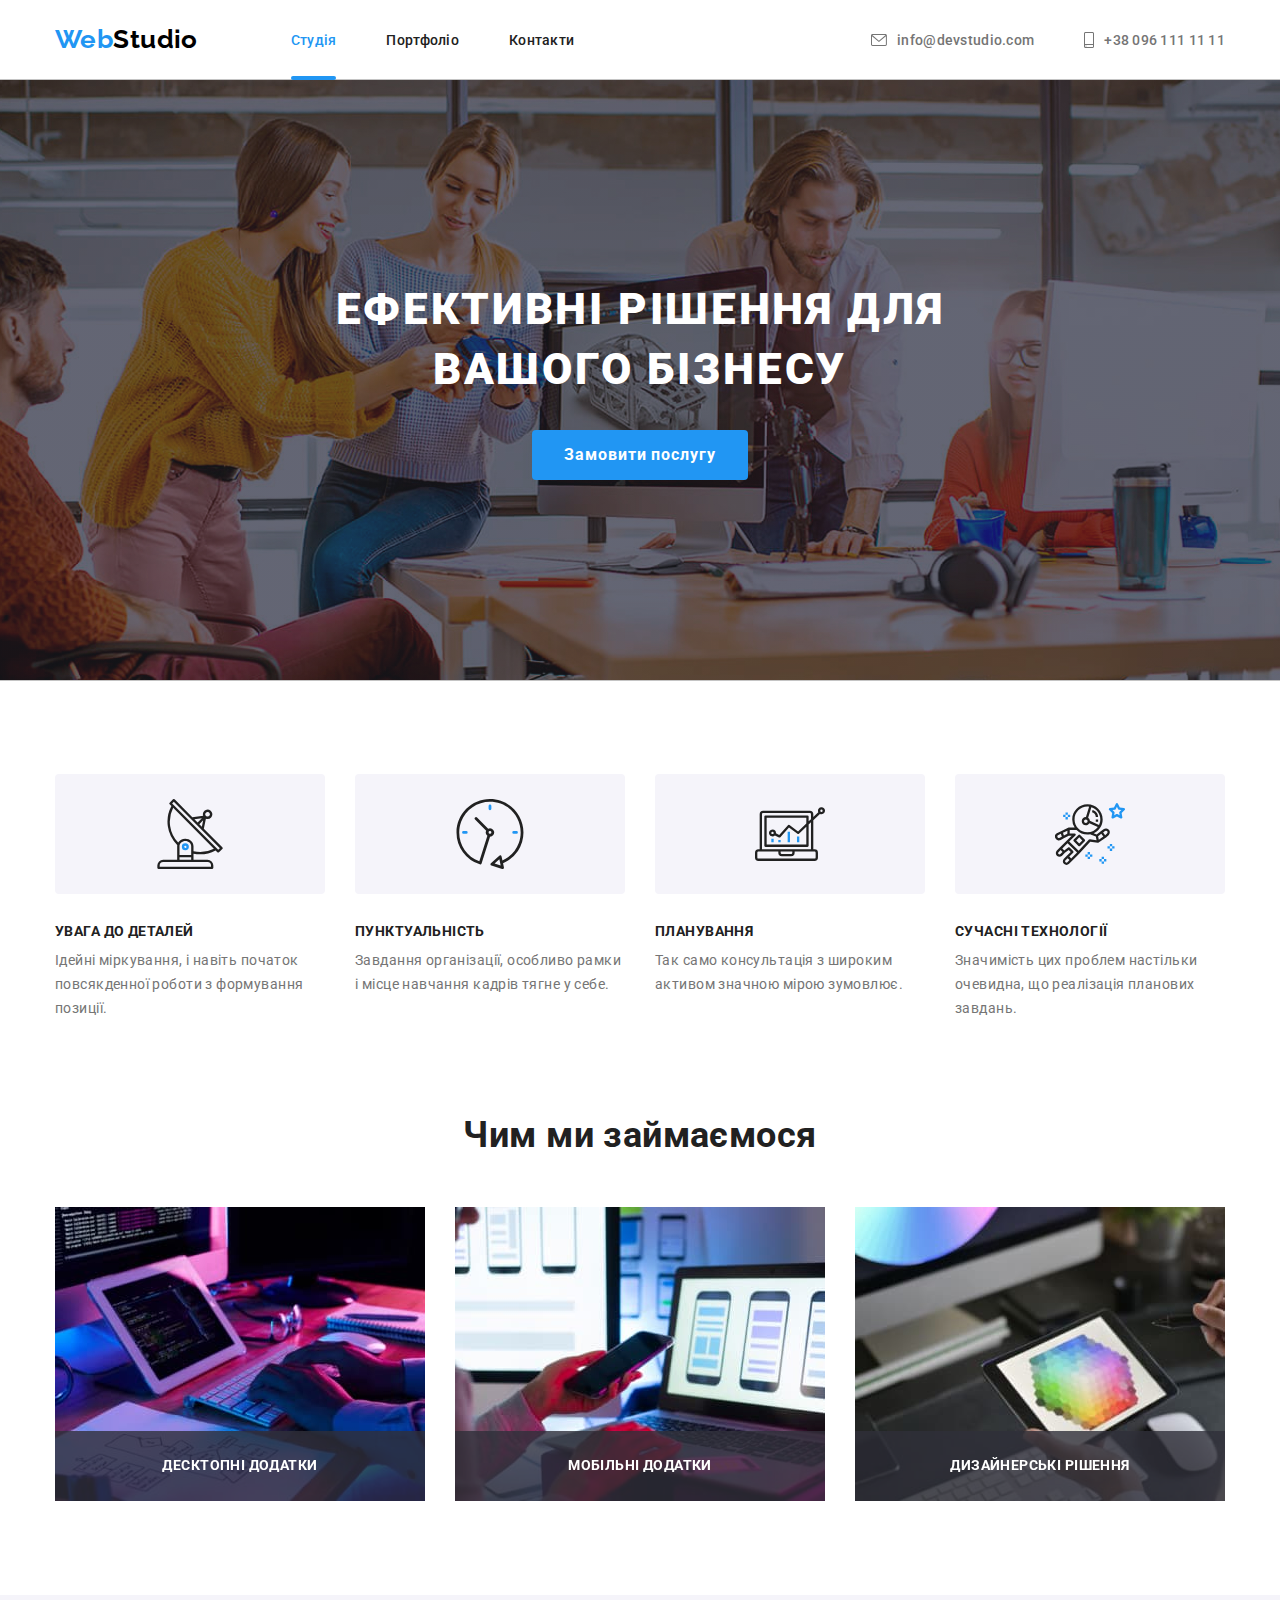
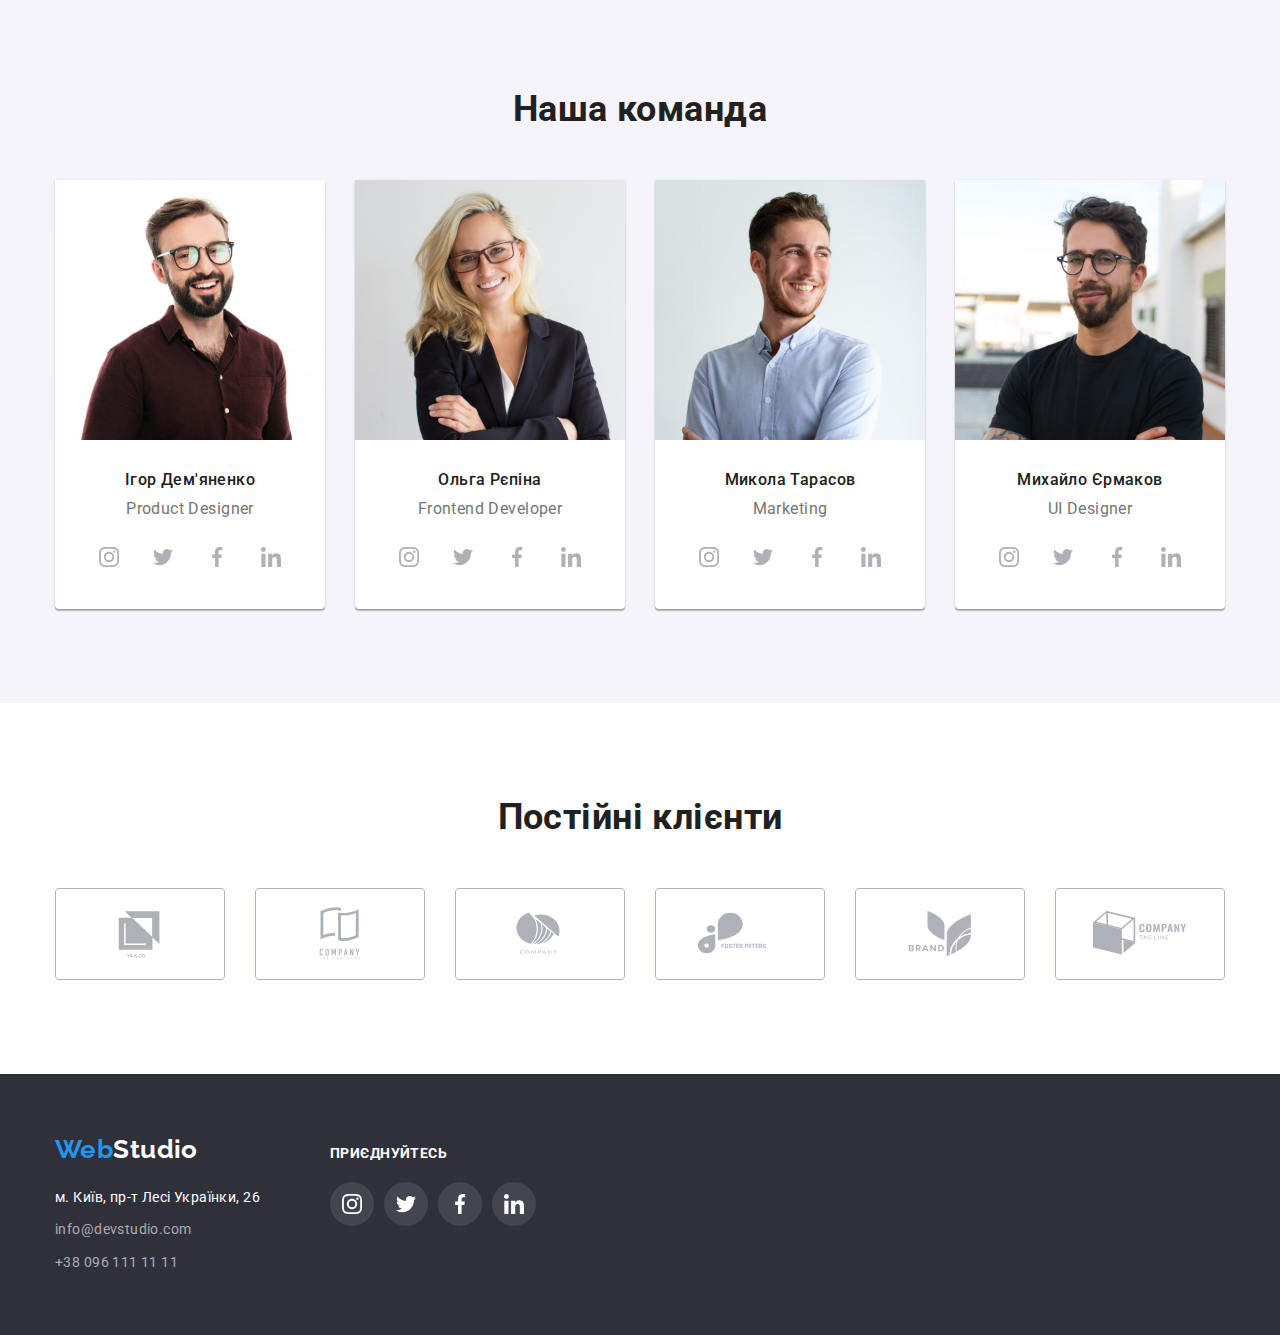
==== index.html @ cc9f0493 "створив репозиторій ДЗ 6" ====
<!DOCTYPE html>
<html lang="uk">
  <head>
    <meta charset="UTF-8" />
    <meta http-equiv="X-UA-Compatible" content="IE=edge" />
    <meta name="viewport" content="width=device-width, initial-scale=1.0" />
    <title>Document</title>

    <link rel="preconnect" href="https://fonts.googleapis.com" />
    <link rel="preconnect" href="https://fonts.gstatic.com" crossorigin />
    <link
      href="https://fonts.googleapis.com/css2?family=Raleway:wght@700&family=Roboto:wght@400;500;700;900&display=swap"
      rel="stylesheet"
    />
    <link
      rel="stylesheet"
      href="https://cdnjs.cloudflare.com/ajax/libs/modern-normalize/1.1.0/modern-normalize.min.css"
    />
    <link rel="stylesheet" href="./css/styles.css" />
  </head>
  <body>
    <!-- шапка   -->
    <header class="page-header">
      <div class="container main-nav">
        <nav class="page-nav">
          <a href="./index.html" class="logo page-logo">Web<span class="studio">Studio</span></a>
          <ul class="site-nav list">
            <li class="main-list">
              <a href="./index.html" class="link current nav-link">Студія</a>
            </li>
            <li class="main-list">
              <a href="./portfolio.html" class="link nav-link">Портфоліо</a>
            </li>
            <li class="main-list"><a href="./index.html" class="link nav-link">Контакти</a></li>
          </ul>
        </nav>
        <ul class="contact">
          <li class="main-contact">
            <a class="contact-link" href="mailto:info@devstudio.com"
              ><svg class="icon-contact" width="16px" height="12px">
                <use href="./images/symbol-defs.svg#icon-icon-envelope"></use></svg
              >info@devstudio.com</a
            >
          </li>
          <li class="main-contact">
            <a class="contact-link" href="tel:+380961111111">
              <svg class="icon-contact" width="10px" height="16px">
                <use href="./images/symbol-defs.svg#icon-icon-smartphone"></use></svg
              >+38 096 111 11 11</a
            >
          </li>
        </ul>
      </div>
    </header>
    <!-- головне  -->
    <main>
      <section class="hero overlay">
        <div class="container">
          <h1 class="hero-title">Ефективні рішення для вашого бізнесу</h1>
          <button data-modal-open type="button" class="button primary">Замовити послугу</button>
        </div>
        <div class="backdrop is-hidden" data-modal>
          <div class="modal">
            <button data-modal-close type="button" class="btn-close">
              <svg class="icon-close" width="18px" height="18px">
                <use href="./images/symbol-defs.svg#icon-close-black-18dp"></use>
              </svg>
            </button>
            <p></p>
          </div>
        </div>
      </section>
      <!-- особливості -->
      <section class="section">
        <div class="container">
          <h2 class="visually-hidden">Наші переваги</h2>
          <ul class="feature-list list">
            <li class="title-text">
              <div class="icon-background">
                <svg class="icon-feature" width="70px" height="70px">
                  <use href="./images/symbol-defs.svg#icon-icon-antenna"></use>
                </svg>
              </div>
              <h3 class="title">УВАГА ДО ДЕТАЛЕЙ</h3>
              <p class="text">
                Ідейні міркування, і навіть початок повсякденної роботи з формування позиції.
              </p>
            </li>
            <li class="title-text">
              <div class="icon-background">
                <svg class="icon-feature" width="70px" height="70px">
                  <use href="./images/symbol-defs.svg#icon-icon-clock"></use>
                </svg>
              </div>
              <h3 class="title">ПУНКТУАЛЬНІСТЬ</h3>
              <p class="text">
                Завдання організації, особливо рамки і місце навчання кадрів тягне у себе.
              </p>
            </li>
            <li class="title-text">
              <div class="icon-background">
                <svg class="icon-feature" width="70px" height="70px">
                  <use href="./images/symbol-defs.svg#icon-icon-diagram"></use>
                </svg>
              </div>
              <h3 class="title">ПЛАНУВАННЯ</h3>
              <p class="text">Так само консультація з широким активом значною мірою зумовлює.</p>
            </li>
            <li class="title-text">
              <div class="icon-background">
                <svg class="icon-feature" width="70px" height="70px">
                  <use href="./images/symbol-defs.svg#icon-icon-astronaut"></use>
                </svg>
              </div>
              <h3 class="title">СУЧАСНІ ТЕХНОЛОГІЇ</h3>
              <p class="text">
                Значимість цих проблем настільки очевидна, що реалізація планових завдань.
              </p>
            </li>
          </ul>
        </div>
      </section>

      <!-- чим ми займаємось -->
      <section class="section section-sidebar">
        <div class="container">
          <h2 class="section-title">Чим ми займаємося</h2>
          <ul class="list text-list">
            <li class="list-img">
              <div class="sidebar-position">
                <img src="./images/img.jpg" alt="HTML-розмітка всіх елементів макета" width="370" />
                <p class="sidebar-text-img">Десктопні додатки</p>
              </div>
            </li>
            <li class="list-img">
              <div class="sidebar-position">
                <img src="./images/css.jpg" alt="CSS оформлення зовнішній вигляд." width="370" />
                <p class="sidebar-text-img">Мобільні додатки</p>
              </div>
            </li>
            <li class="list-img">
              <div class="sidebar-position">
                <img src="./images/js.jpg" alt="завдаєм кольори" width="370" />
                <p class="sidebar-text-img">Дизайнерські рішення</p>
              </div>
            </li>
          </ul>
        </div>
      </section>
      <!-- наша команда -->
      <section class="section team">
        <div class="container">
          <h2 class="section-title">Наша команда</h2>
          <ul class="team-list list">
            <li class="team-text">
              <img src="./images/Product.jpg" alt="Product Designer" width="270" />
              <div class="aside">
                <h3>Ігор Дем'яненко</h3>
                <p>Product Designer</p>
                <ul class="list team-list-link">
                  <li>
                    <a class="team-link" href=""
                      ><svg class="team-svg" width="20" height="20">
                        <use href="./images/symbol-defs.svg#icon-icon-instagram"></use></svg
                    ></a>
                  </li>
                  <li>
                    <a class="team-link" href=""
                      ><svg class="team-svg" width="20" height="20">
                        <use href="./images/symbol-defs.svg#icon-icon-twitter"></use></svg
                    ></a>
                  </li>
                  <li>
                    <a class="team-link" href=""
                      ><svg class="team-svg" width="20" height="20">
                        <use href="./images/symbol-defs.svg#icon-icon-facebook"></use></svg
                    ></a>
                  </li>
                  <li>
                    <a class="team-link" href=""
                      ><svg class="team-svg" width="20" height="20">
                        <use href="./images/symbol-defs.svg#icon-icon-linkedin"></use></svg
                    ></a>
                  </li>
                </ul>
              </div>
            </li>
            <li class="team-text">
              <img src="./images/Frontend.jpg" alt="Frontend Developer" width="270" />
              <div class="aside">
                <h3>Ольга Рєпіна</h3>
                <p>Frontend Developer</p>
                <ul class="list team-list-link">
                  <li>
                    <a class="team-link" href=""
                      ><svg class="team-svg" width="20" height="20">
                        <use href="./images/symbol-defs.svg#icon-icon-instagram"></use></svg
                    ></a>
                  </li>
                  <li>
                    <a class="team-link" href=""
                      ><svg class="team-svg" width="20" height="20">
                        <use href="./images/symbol-defs.svg#icon-icon-twitter"></use></svg
                    ></a>
                  </li>
                  <li>
                    <a class="team-link" href=""
                      ><svg class="team-svg" width="20" height="20">
                        <use href="./images/symbol-defs.svg#icon-icon-facebook"></use></svg
                    ></a>
                  </li>
                  <li>
                    <a class="team-link" href=""
                      ><svg class="team-svg" width="20" height="20">
                        <use href="./images/symbol-defs.svg#icon-icon-linkedin"></use></svg
                    ></a>
                  </li>
                </ul>
              </div>
            </li>
            <li class="team-text">
              <img src="./images/Marketing.jpg" alt="Marketing" width="270" />
              <div class="aside">
                <h3>Микола Тарасов</h3>
                <p>Marketing</p>
                <ul class="list team-list-link">
                  <li>
                    <a class="team-link" href=""
                      ><svg class="team-svg" width="20" height="20">
                        <use href="./images/symbol-defs.svg#icon-icon-instagram"></use></svg
                    ></a>
                  </li>
                  <li>
                    <a class="team-link" href=""
                      ><svg class="team-svg" width="20" height="20">
                        <use href="./images/symbol-defs.svg#icon-icon-twitter"></use></svg
                    ></a>
                  </li>
                  <li>
                    <a class="team-link" href=""
                      ><svg class="team-svg" width="20" height="20">
                        <use href="./images/symbol-defs.svg#icon-icon-facebook"></use></svg
                    ></a>
                  </li>
                  <li>
                    <a class="team-link" href=""
                      ><svg class="team-svg" width="20" height="20">
                        <use href="./images/symbol-defs.svg#icon-icon-linkedin"></use></svg
                    ></a>
                  </li>
                </ul>
              </div>
            </li>
            <li class="team-text">
              <img src="./images/Designer.jpg" alt="UI Designer" width="270" />
              <div class="aside">
                <h3>Михайло Єрмаков</h3>
                <p>UI Designer</p>
                <ul class="list team-list-link">
                  <li>
                    <a class="team-link" href=""
                      ><svg class="team-svg" width="20" height="20">
                        <use href="./images/symbol-defs.svg#icon-icon-instagram"></use></svg
                    ></a>
                  </li>
                  <li>
                    <a class="team-link" href=""
                      ><svg class="team-svg" width="20" height="20">
                        <use href="./images/symbol-defs.svg#icon-icon-twitter"></use></svg
                    ></a>
                  </li>
                  <li>
                    <a class="team-link" href=""
                      ><svg class="team-svg" width="20" height="20">
                        <use href="./images/symbol-defs.svg#icon-icon-facebook"></use></svg
                    ></a>
                  </li>
                  <li>
                    <a class="team-link" href=""
                      ><svg class="team-svg" width="20" height="20">
                        <use href="./images/symbol-defs.svg#icon-icon-linkedin"></use></svg
                    ></a>
                  </li>
                </ul>
              </div>
            </li>
          </ul>
        </div>
      </section>
      <!--постійні клієнти-->
      <section class="section">
        <div class="container">
          <h2 class="section-title">Постійні клієнти</h2>
          <ul class="list svg-logo">
            <li class="svg-logo-list">
              <a class="svg-logo-link" href=""
                ><svg class="icon-svg" width="106px" height="60px">
                  <use href="./images/symbol-defs.svg#icon-icon-Logo"></use>
                </svg>
              </a>
            </li>
            <li class="svg-logo-list">
              <a class="svg-logo-link" href=""
                ><svg class="icon-svg" width="106px" height="60px">
                  <use href="./images/symbol-defs.svg#icon-icon-Logo1"></use>
                </svg>
              </a>
            </li>
            <li class="svg-logo-list">
              <a class="svg-logo-link" href=""
                ><svg class="icon-svg" width="106px" height="60px">
                  <use href="./images/symbol-defs.svg#icon-icon-Logo2"></use>
                </svg>
              </a>
            </li>
            <li class="svg-logo-list">
              <a class="svg-logo-link" href=""
                ><svg class="icon-svg" width="106px" height="60px">
                  <use href="./images/symbol-defs.svg#icon-icon-Logo3"></use>
                </svg>
              </a>
            </li>
            <li class="svg-logo-list">
              <a class="svg-logo-link" href=""
                ><svg class="icon-svg" width="106px" height="60px">
                  <use href="./images/symbol-defs.svg#icon-icon-Logo4"></use>
                </svg>
              </a>
            </li>
            <li class="svg-logo-list">
              <a class="svg-logo-link" href=""
                ><svg class="icon-svg" width="106px" height="60px">
                  <use href="./images/symbol-defs.svg#icon-icon-Logo5"></use>
                </svg>
              </a>
            </li>
          </ul>
        </div>
      </section>
    </main>
    <!-- підвал -->
    <footer class="footer">
      <div class="container footer-container">
        <div class="footer-logo-contact">
          <a href="./index.html" class="logo footer-logo"
            >Web<span class="footer-studio">Studio</span></a
          >
          <address class="footer-list">
            <ul class="list">
              <li class="footer-contact-list">
                <a
                  class="footer-link"
                  href="https://goo.gl/maps/CPtrU1FHBa2aNyZL9"
                  target="_blank"
                  rel="noopener noreferrer nofollow"
                  >м. Київ, пр-т Лесі Українки, 26</a
                >
              </li>
              <li class="footer-contact-list">
                <a class="footer-contact" href="mailto:info@devstudio.com">info@devstudio.com</a>
              </li>
              <li class="footer-contact-list">
                <a class="footer-contact" href="telto:+380961111111">+38 096 111 11 11</a>
              </li>
            </ul>
          </address>
        </div>
        <div class="social">
          <p class="title-svg">приєднуйтесь</p>
          <ul class="list footer-list-link">
            <li class="list-svg">
              <a class="footer-link-svg" href=""
                ><svg class="footer-svg" width="20" height="20">
                  <use href="./images/symbol-defs.svg#icon-icon-instagram"></use></svg
              ></a>
            </li>
            <li class="list-svg">
              <a class="footer-link-svg" href=""
                ><svg class="footer-svg" width="20" height="20">
                  <use href="./images/symbol-defs.svg#icon-icon-twitter"></use></svg
              ></a>
            </li>
            <li class="list-svg">
              <a class="footer-link-svg" href=""
                ><svg class="footer-svg" width="20" height="20">
                  <use href="./images/symbol-defs.svg#icon-icon-facebook"></use></svg
              ></a>
            </li>
            <li class="list-svg">
              <a class="footer-link-svg" href=""
                ><svg class="footer-svg" width="20" height="20">
                  <use href="./images/symbol-defs.svg#icon-icon-linkedin"></use></svg
              ></a>
            </li>
          </ul>
        </div>
      </div>
    </footer>
    <script src="./java-script/modal.js"></script>
  </body>
</html>
---- css/styles.css ----
:root {
        --primari-text-color: #212121;
        --title-text-color: #757575;
        --team-text--background: #ffffff;
        --accent-color: #2196f3;
        --primary-bg-color: #ffffff;
        --studio: #000000;
        --background: #f5f4fa;
        --contact: rgb(255, 255, 255, 0.6);
        --heder-footer: #2f303a;
        --border--headr: #ececec;
        --buttun: #188ce8;
        --border--icon: #eeeeee;
        --link-f-in-twit: #afb1b8;
        --outline--background-color: #c4c4c4;}
    *,
    *::before,
    *::after {
    box-sizing: border-box;}
    
body {
    background-color: var(--primary-bg-color);
    color: var(--primari-text-color);
    font-family: Roboto, sans-serif;
    font-size: 14px;
    letter-spacing: 0.03em;}
h1,
h2,
h3,
p {
    margin: 0;}
ul {
    margin: 0;
    padding-left: 0;}
img {
    display: block;
    max-width: 100%;
    height: auto;}
address {
    font-style: normal;}
    
.container {
    margin: 0 auto;
    max-width: 1200px;
    padding: 0 15px}

.page-header {
    height: 80px;
    border-bottom: 1px solid var(--border--headr);}
.page-nav,
.main-nav {
    display: flex;
    align-items: center;}

.main-list:not(:last-child) {
    margin-right: 50px;}
.main-contact {
    align-items: center;
    font-style: normal;
    font-weight: 500;
    font-size: 14px;
    line-height: 16px;
    letter-spacing: 0.02em;}
.main-contact:not(:last-child) {
    margin-right: 50px;}
.page-logo {
    margin-right: 93px;
    padding-top: 23px;
    padding-bottom: 23px;}
.logo {
    color: var(--accent-color);
    text-decoration: none;
    font-family: 'Raleway', sans-serif;
    font-weight: 700;
    font-size: 26px;
    line-height: 1.2;}
.studio {
    color: var(--studio);
    margin: 0;}

.nav-link {
    position: relative;
    font-weight: 500;
    line-height: 1.14;
    letter-spacing: 0.02em;
    padding: 32px 0;
    transition: color 250ms cubic-bezier(0.4, 0, 0.2, 1);}

.nav-link.current::after {
    position: absolute;
    content: '';
    left: 0;
    bottom: 0;
    display: block;
    width: 100%;
    height: 4px;
    background-color: var(--accent-color);
    border-radius: 2px;
    transform: scaleX(1);}

.nav-link:hover::after,
.nav-link:focus::after {
    transform: scaleX(1);}
.site-nav {
    display: flex;
    font-family: 'Roboto';
    font-style: normal;
    font-weight: 500;
    font-size: 14px;
    line-height: 16px;
    letter-spacing: 0.02em;}

.link:hover,
.link:focus {
    color: var(--accent-color);}
.link {
    color: inherit;
    text-decoration: none;}
.link.current {
    color: var(--accent-color);}
.contact {
    display: flex;
    margin-left: auto;
    list-style: none;
}
.contact.list {
    font-weight: 500;
    line-height: 1.14;
    margin-left: auto;
    letter-spacing: 0.02em;}
.list{
    list-style: none;
    margin: 0;
    padding-left: 0;}
.list-img {
    max-width: 1200px;
    height: auto;}
.list-img:not(:last-child) {
    margin-right: 30px;}
.contact-link {
    color: var(--title-text-color);
    text-decoration: none;
    padding: 32px 0;
    display: flex;
    align-items: center;
    transition: color 250ms cubic-bezier(0.4, 0, 0.2, 1);}
.contact-link .icon-contact {
    margin-right: 10px;
    fill: currentColor;}
.contact.list {
    font-weight: 500;
    line-height: 1.14;
    letter-spacing: 0.02em;}

.contact-link:hover,
.contact-link:focus {
    color: var(--accent-color);}
.hero {
    padding-top: 200px;
    padding-bottom: 200px;
    background-color: var(--outline--background-color);}
.hero, .footer {
    background-color: var(--heder-footer);}
.footer{
    padding-top: 60px;
    padding-bottom: 60px;
    background-color: var(--heder-footer);}
.footer-container {
    display: flex;
    align-items: baseline;}
.hero-title {
    color: var(--primary-bg-color);
    font-family: 'Roboto';
    font-weight: 900;
    font-size: 44px;
    line-height: 1.36;
    text-align: center;
    letter-spacing: 0.06em;
    text-transform: uppercase;
    width: 696px;
    margin: 0 auto;
    margin-bottom: 30px;}
.section.portfolio {
    padding: 94px 0;}
.visually-hidden {
    position: absolute;
    width: 1px;
    height: 1px;
    margin: -1px;
    border: 0;
    padding: 0;
    white-space: nowrap;
    clip-path: inset(100%);
    clip: rect(0 0 0 0);
    overflow: hidden;}
.button {
    font-family: 'Roboto';
    cursor: pointer;
    border: 1px solid transparent;
    display: block;
    font-size: 16px;
    text-align: center;
    font-weight: 500;
    margin: 0 auto;
    box-sizing: border-box;}
.button.secodary {
    color: var(--primari-text-color);
    background-color: var(--background);
    padding: 6px 22px;
    line-height: 1.6;
    letter-spacing: 0.03em;
    border-radius: 4px;
    border: none;
    transition: background-color 250ms cubic-bezier(0.4, 0, 0.2, 1),
            color 250ms cubic-bezier(0.4, 0, 0.2, 1), box-shadow 250ms cubic-bezier(0.4, 0, 0.2, 1);}
.button-secodary {
    display: flex;
    justify-content: center;
    margin-bottom: 50px;}
.button.btn {
    padding: 6px 25px;}
.button.secodary:hover,
.button.secodary:focus {
    color: var(--primary-bg-color);
    background-color: var(--accent-color);
    box-shadow: 0px 3px 1px rgba(0, 0, 0, 0.1), 0px 1px 2px rgba(0, 0, 0, 0.08),
    0px 2px 2px rgba(0, 0, 0, 0.12);}
.btn-secodary:not(:last-child) {
    margin:0 8px 0 0;}
.button.primary:hover,
.button.primary:focus {
    background: var(--buttun);
    box-shadow: 0 4px 4px rgb(0, 0, 0, 0.15);}
.button.btn {
    padding: 6px 25px;}
.button.primary {
    color: var(--primary-bg-color);
    background-color: var(--accent-color);
    min-width: 216px;
    padding: 10px 32px;
    font-weight: 700;
    line-height: 1.88;
    display: flex;
    border-radius: 4px;
    text-align: center;
    align-items: center;
    letter-spacing: 0.06em;
    border: none;
    justify-content: center;
    transition: background-color 250ms cubic-bezier(0.4, 0, 0.2, 1),
    box-shadow 250ms cubic-bezier(0.4, 0, 0.2, 1);}
.feature-list {
    display: flex;}
.feature-list .text {
    color: var(--title-text-color);
    line-height: 1.7;}
.feature-list .title {
    font-size: 14px;
    font-weight: 700;
    line-height: 1.1;
    text-transform: uppercase;
    margin-bottom: 10px;}
.title-text {
    max-width: 270px;
}
.title-text:not(:last-child) {
    margin-right: 30px;}
.text-list {
    display: flex;}
.section {
    padding-top: 94px;
    padding-bottom: 94px;}
.section-sidebar {
    padding-top: 0;}
.section-title {
    color: var(--primari-text-color);
    font-weight: 700;
    font-size: 36px;
    line-height: 1.16;
    text-align: center;
    margin-bottom: 50px;}
.menu-team {
    padding-bottom: 94px;}
.team {
    background-color: var(--background);}
.team-text {
    background-color: var(--primary-bg-color);
    max-width: 270px;
    display: block;
    box-shadow: 0px 1px 3px rgba(0, 0, 0, 0.12), 0px 1px 1px rgba(0, 0, 0, 0.14),
    0px 2px 1px rgba(0, 0, 0, 0.2);
    border-radius: 0px 0px 4px 4px;}
.team-text:not(:last-child) {
    margin-right: 30px;}
.team-list {
    display: flex;}
.team-list h3 {
    font-family: 'Roboto';
    font-weight: 500;
    font-size: 16px;
    line-height: 1.2;
    margin-bottom: 10px;}
.team-list p {
    color: var(--title-text-color);
    font-size: 16px;
    line-height: 1.2;
    margin-bottom: 16px;}
.aside {
    padding: 30px;
    text-align: center;}
.footer-list {
    font-style: normal;
    margin-top: 20px;}
.team-list-link {
    display: flex;
    justify-content: center;
    gap: 10px;}
.team-link {
    display: flex;
    align-items: center;
    justify-content: center;
    width: 44px;
    height: 44px;
    border-radius: 50%;
    color: var(--link-f-in-twit);
    transition: background-color 250ms cubic-bezier(0.4, 0, 0.2, 1),
    color 250ms cubic-bezier(0.4, 0, 0.2, 1);}
.team-link:hover,
.team-link:focus {
    color: var(--team-text--background);
    background-color: var(--accent-color);}
.footer-link,
.footer-studio {
    color: var(--primary-bg-color);
    text-decoration: none;
    transition: color 250ms cubic-bezier(0.4, 0, 0.2, 1)}
.footer-contact {
    color: var(--contact);
    text-decoration: none;
    transition: color 250ms cubic-bezier(0.4, 0, 0.2, 1)}
.footer-logo-contact {
    margin-right: 70px;}
.footer .list {
    line-height: 1.7;}
.footer-list-link {
    display: flex;}

.footer-link:hover,
.footer-link:focus {
    color: var(--accent-color);}

.footer-contact-list:not(:last-child) {
    margin-bottom: 9px;}
.footer-contact {
    color: var(--contact);
    text-decoration: none;}
.footer-contact:hover,
.footer-contact:focus {
    color: var(--accent-color);}
.sidebar {
    display: flex;
    flex-wrap: wrap;}
.sidebar a {
    color: var(--primari-text-color);
    text-decoration: none;}
.sidebar h2 {
    font-weight: 700;
    font-size: 18px;
    line-height: 2;
    letter-spacing: 0.06em;}
.sidebar p {
    color: var(--title-text-color);
    font-size: 16px;
    line-height: 1.9;
    font-family: 'Roboto';
    font-style: normal;
    font-weight: 400;
    line-height: 30px;
    letter-spacing: 0.03em;}
.sidebar-list {
    width: calc((100% - 60px) / 3);
    margin-right: 30px;
    margin-bottom: 30px;}
.sidebar-list:nth-child(3n) {
    margin-right: 0;}
.sidebar-list:nth-last-child(-n + 3) {
    margin-bottom: 0;}
.sidebar-text {
    padding: 20px 24px;
    border-right: 1px solid var(--border--icon);
    border-left: 1px solid var(--border--icon);
    border-bottom: 1px solid var(--border--icon);}
.sidebar-text h2 {
    margin-bottom: 4px;
    font-family: 'Roboto';
    font-style: normal;
    font-weight: 700;
    font-size: 18px;
    line-height: 36px;
    letter-spacing: 0.06em;}


/* ===SVG===*/

.overlay {
    max-width: 1600px;
    height: 600px;
    margin-left: auto;
    margin-right: auto;
    outline: 1px solid var(--outline--background-color);
    background-image: linear-gradient(to right, rgba(47, 48, 58, 0.4), rgba(47, 48, 58, 0.4)),
        url('../images/hero.jpg');
    background-repeat: no-repeat;
    background-position: center;
    background-size: cover;
}
.icon-background {
    display: inline-flex;
    width: 270px;
    height: 120px;
    border-radius: 4px;
    background-color: var(--background);
    margin-bottom: 30px;
    align-items: center;
    justify-content: center;
    background-position: center;}

.icon-feature {
    background-repeat: no-repeat;
    background-size: contain;}

.team-svg {
    fill: currentColor;}
.svg-logo {
    display: flex;}
.svg-logo-list:not(:last-child) {
    width: calc((100% - 150px) / 6);
    margin-right: 30px;}

.svg-logo-link {
    display: flex;
    align-items: center;
    justify-content: center;
    width: 170px;
    height: 92px;
    border: 1px solid var(--link-f-in-twit);
    border-radius: 4px;
    color: var(--link-f-in-twit);
    transition: color 250ms cubic-bezier(0.4, 0, 0.2, 1), border 250ms cubic-bezier(0.4, 0, 0.2, 1);}

.icon-svg {
    fill: currentColor;}

.svg-logo-link:hover,
.svg-logo-link:focus {
    color: var(--accent-color);
    border: 1px solid var(--accent-color);}

.title-svg {
    font-weight: 700;
    font-size: 14px;
    line-height: 1.14;
    letter-spacing: 0.03em;
    text-transform: uppercase;
    margin-bottom: 20px;
    color: var(--primary-bg-color);}

.list-svg:not(:last-child) {
    margin-right: 10px;}

.footer-link-svg {
    display: flex;
    align-items: center;
    justify-content: center;
    width: 44px;
    height: 44px;
    border-radius: 50%;
    color: var(--primary-bg-color);
    background-color: rgba(255, 255, 255, 0.1);
    transition: background-color 250ms cubic-bezier(0.4, 0, 0.2, 1);}

.footer-link-svg:hover,
.footer-link-svg:focus {
    background-color: var(--accent-color);}
.footer-cont-list {
    margin-top: 20px;}

.footer-svg {
    fill: currentColor;}

.portfolio-link {
    color: var(--primari-text-color);
    text-decoration: none;
    transition: transform 250ms cubic-bezier(0.4, 0, 0.2, 1);}
.portfolio-link:hover,
.portfolio-link:focus {
    display: block;
    box-shadow: 0px 1px 1px rgba(0, 0, 0, 0.12), 0px 4px 4px rgba(0, 0, 0, 0.06),
    1px 4px 6px rgba(0, 0, 0, 0.16);}


/* =====модальне вікно===== */

.sidebar-position {
    position: relative;}

.sidebar-text-img {
    font-weight: 700;
    line-height: 1.14;
    display: flex;
    position: absolute;
    width: 100%;
    height: 70px;
    bottom: 0;
    justify-content: center;
    align-items: center;
    text-transform: uppercase;
    color: var(--team-text--background);
    background: rgba(47, 48, 58, 0.8);}

.portfolio-overlay .portfolio-actions {
    font-size: 18px;
    line-height: 1.56;
    padding: 63px 24px;
    color: #ffffff;}

.portfolio-thumb {
    position: relative;
    overflow: hidden;}

.portfolio-overlay {
    display: inline-block;
    position: absolute;
    content: '';
    top: 0;
    left: 0;
    width: 100%;
    height: 100%;
    background-color: rgba(33, 150, 243, 0.9);
    transform: translateY(100%);
    transition: transform 250ms cubic-bezier(0.4, 0, 0.2, 1);}

.portfolio-link:hover .portfolio-overlay,
.portfolio-link:focus .portfolio-overlay {
    transform: translateY(0);}

.modal {
    position: absolute;
    top: 50%;
    left: 50%;
    transform: translate(-50%, -50%);
    min-width: 528px;
    min-height: 581px;
    padding: 15px;
    background-color: var(--primary-bg-color);
    box-shadow: 0px 1px 3px rgba(0, 0, 0, 0.12), 0px 1px 1px rgba(0, 0, 0, 0.14),
        0px 2px 1px rgba(0, 0, 0, 0.2);
    border-radius: 4px;}

.backdrop {
    position: fixed;
    overflow: visible;
    top: 0;
    left: 0;
    width: 100%;
    height: 100%;
    background: rgba(0, 0, 0, 0.2);
    transition: opacity 250ms cubic-bezier(0.4, 0, 0.2, 1)}

.backdrop.is-hidden {
    opacity: 0;
    pointer-events: none;}

.btn-close {
    position: absolute;
    display: flex;
    top: 8px;
    right: 8px;
    width: 30px;
    height: 30px;
    border-radius: 50%;
    align-items: center;
    justify-content: center;
    color: var(--studio);
    background: var(--primary-bg-color);
    border: 1px solid rgba(0, 0, 0, 0.1);}

.icon-close {
    fill: currentColor;}
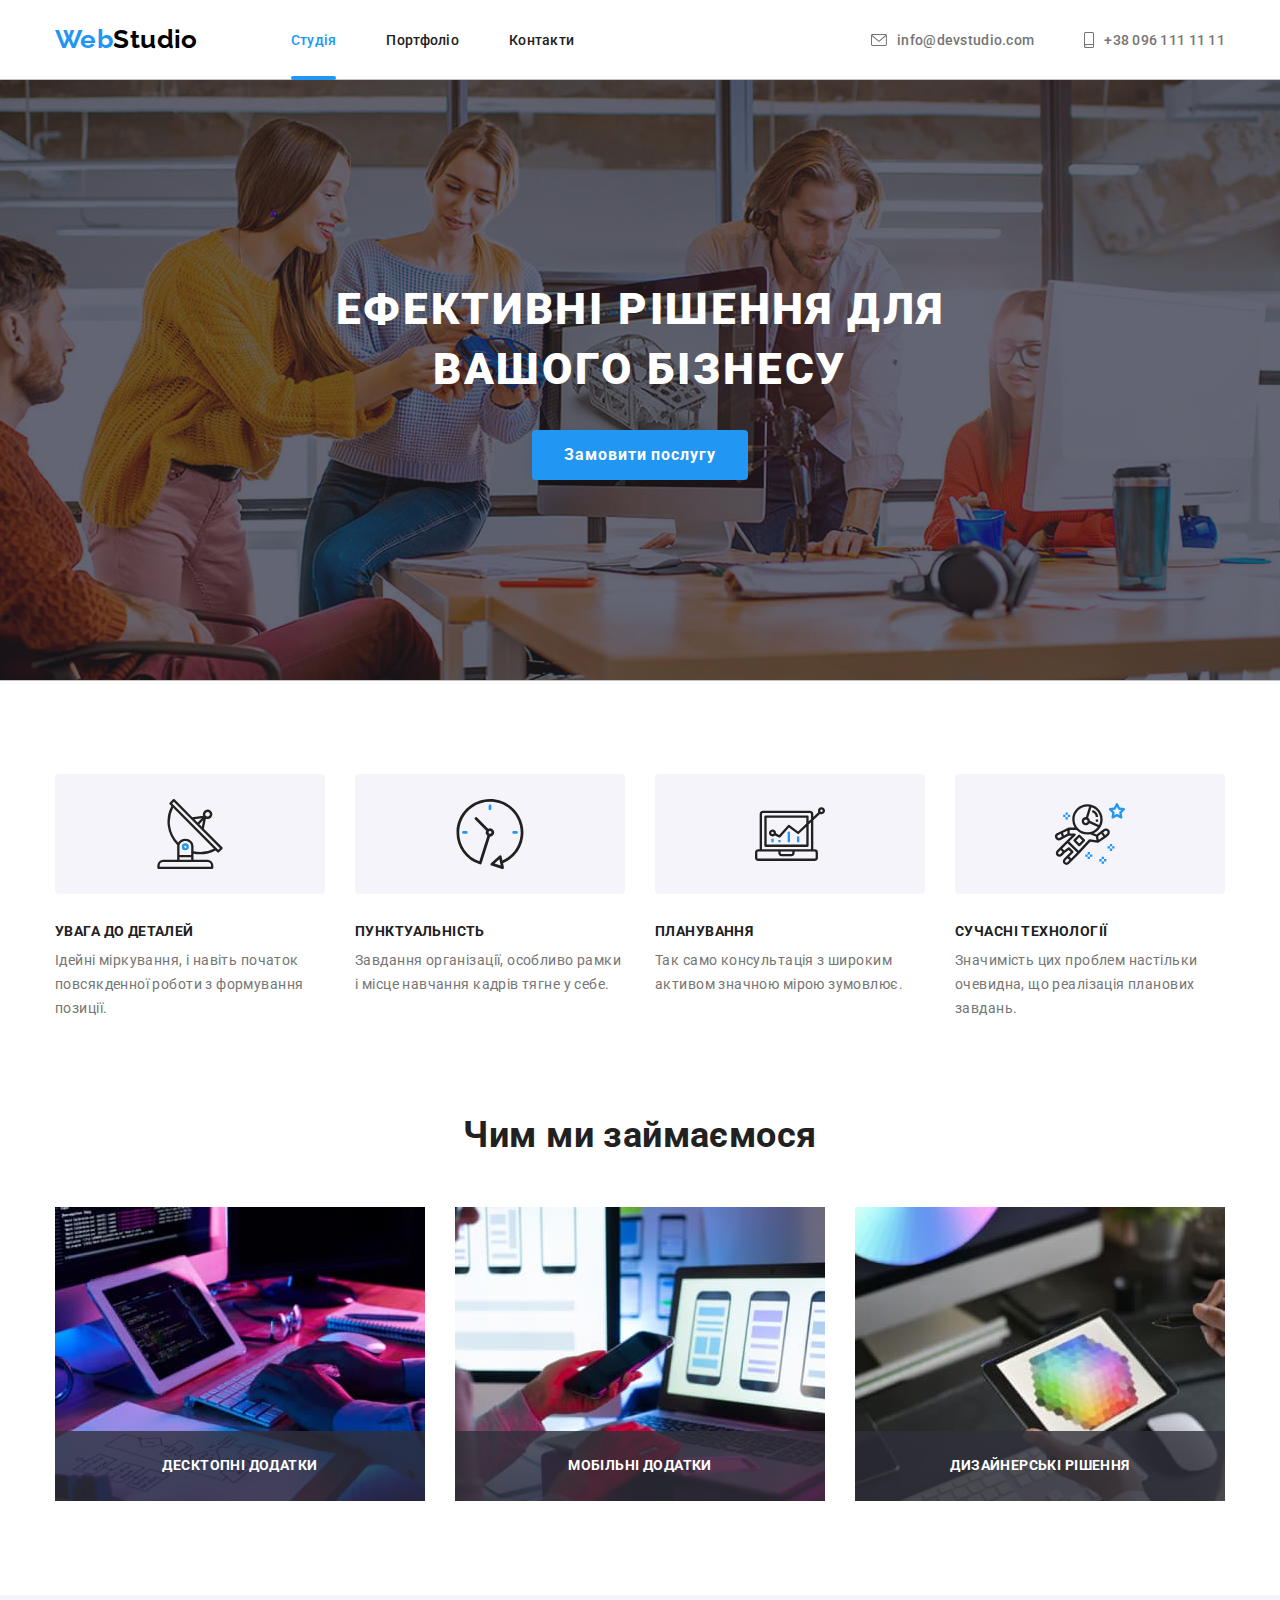
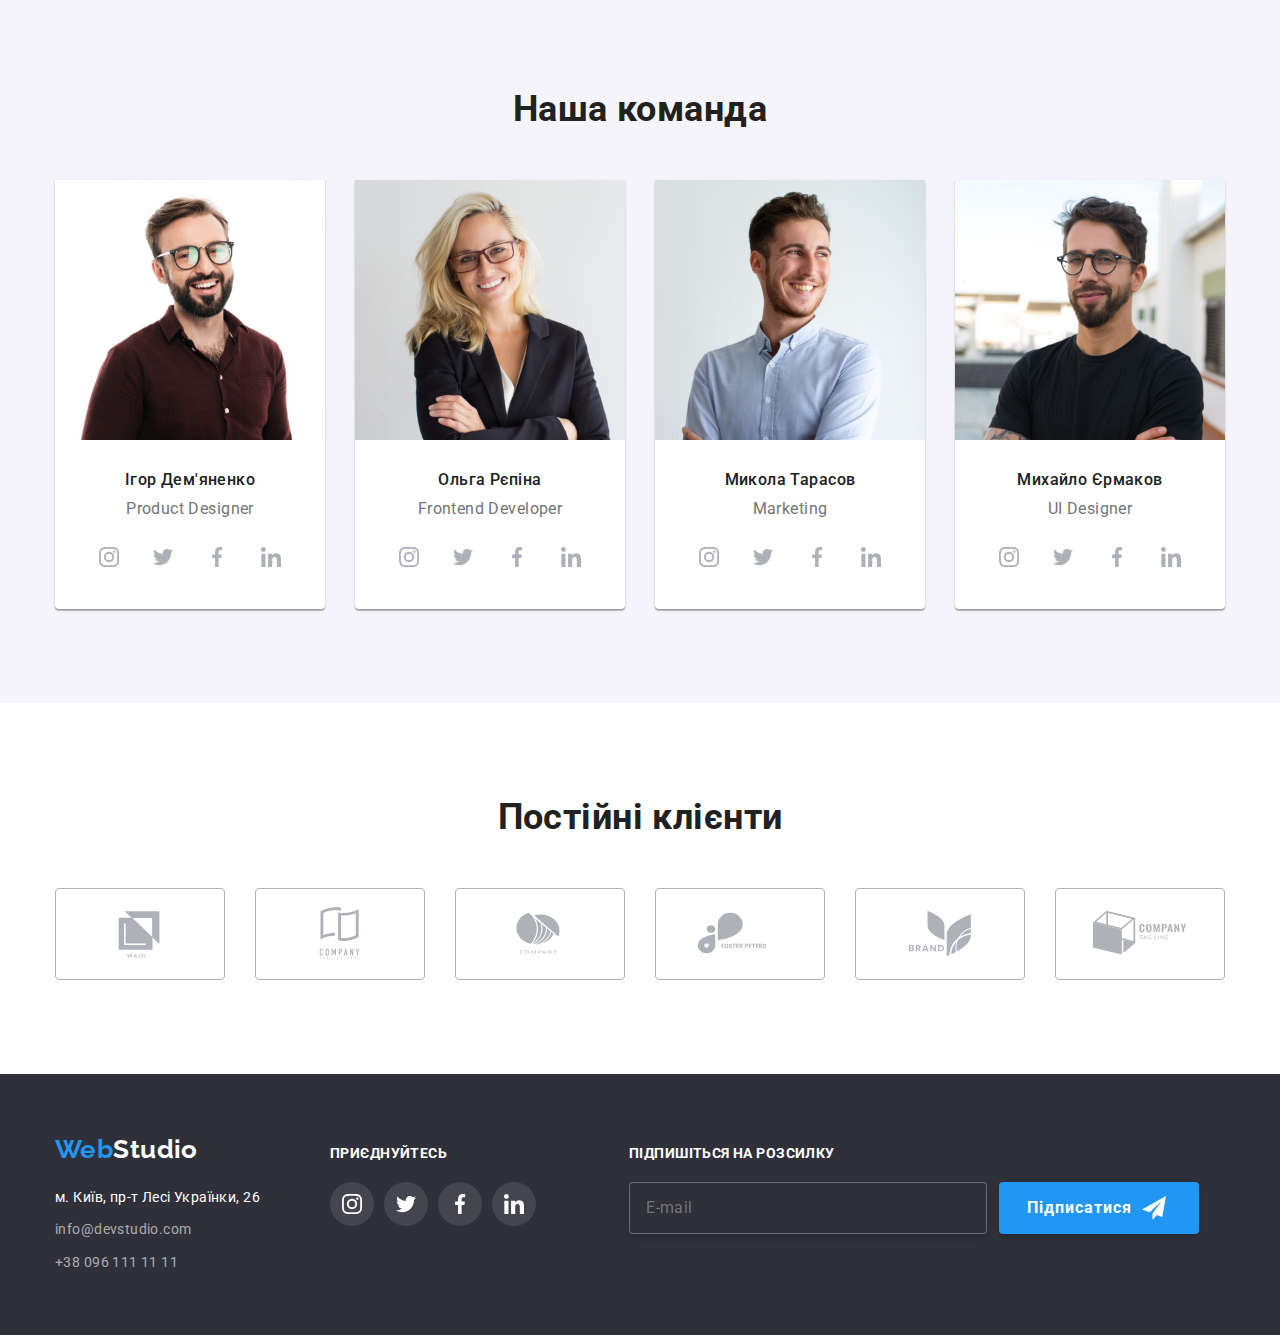
==== commit fc0c9674: "!!!" ====
--- a/index.html
+++ b/index.html
@@ -394,6 +394,20 @@
             </li>
           </ul>
         </div>
+        <div class="footer-mailing">
+          <p class="title-svg">Підпишіться на розсилку</p>
+          <div class="footer-mail-input">
+            <label class="footer-mail"
+              ><input class="footer-input" type="email" name="mail" placeholder="E-mail"
+            /></label>
+            <button type="button" class="button-mail">
+              Підписатися
+              <svg class="footer-svg svg-btn" width="24" height="24">
+                <use href="./images/symbol-defs.svg#icon-send"></use>
+              </svg>
+            </button>
+          </div>
+        </div>
       </div>
     </footer>
     <script src="./java-script/modal.js"></script>
--- a/css/styles.css
+++ b/css/styles.css
@@ -357,6 +357,9 @@
 .footer-contact:hover,
 .footer-contact:focus {
     color: var(--accent-color);}
+
+.social {
+    margin-right: 93px;}
 .sidebar {
     display: flex;
     flex-wrap: wrap;}
@@ -498,6 +501,54 @@
     box-shadow: 0px 1px 1px rgba(0, 0, 0, 0.12), 0px 4px 4px rgba(0, 0, 0, 0.06),
     1px 4px 6px rgba(0, 0, 0, 0.16);}
 
+.footer-mail-input {
+    display: flex;}
+
+.footer-mail .footer-input {
+    box-sizing: border-box;
+    background: #2f303a;
+    width: 358px;
+    border: 1px solid rgba(255, 255, 255, 0.3);
+    filter: drop-shadow(0px 4px 4px rgba(0, 0, 0, 0.15));
+    border-radius: 4px;}
+
+label {
+    cursor: default;}
+
+.footer-input {
+    font-family: 'Roboto';
+    font-style: normal;
+    font-weight: 400;
+    font-size: 16px;
+    line-height: 1.25;
+    align-items: center;
+    letter-spacing: 0.03em;
+    color: rgba(255, 255, 255, 0.6);
+    padding: 15px 295px 15px 16px;}
+
+.button-mail {
+    font-family: 'Roboto';
+    font-style: normal;
+    font-weight: 700;
+    font-size: 16px;
+    line-height: 1.88;
+    width: 200px;
+    display: flex;
+    align-items: center;
+    text-align: center;
+    letter-spacing: 0.06em;
+    padding: 10px 28px;
+    margin-left: 12px;
+    color: #ffffff;
+    background: #2196f3;
+    box-shadow: 0px 4px 4px rgb(0 0 0 / 15%);
+    border-radius: 4px;
+    border: none;}
+
+.svg-btn {
+    margin-left: 10px;}
+
+
 
 /* =====модальне вікно===== */
 
@@ -560,6 +611,7 @@
 .backdrop {
     position: fixed;
     overflow: visible;
+    z-index: 10;
     top: 0;
     left: 0;
     width: 100%;
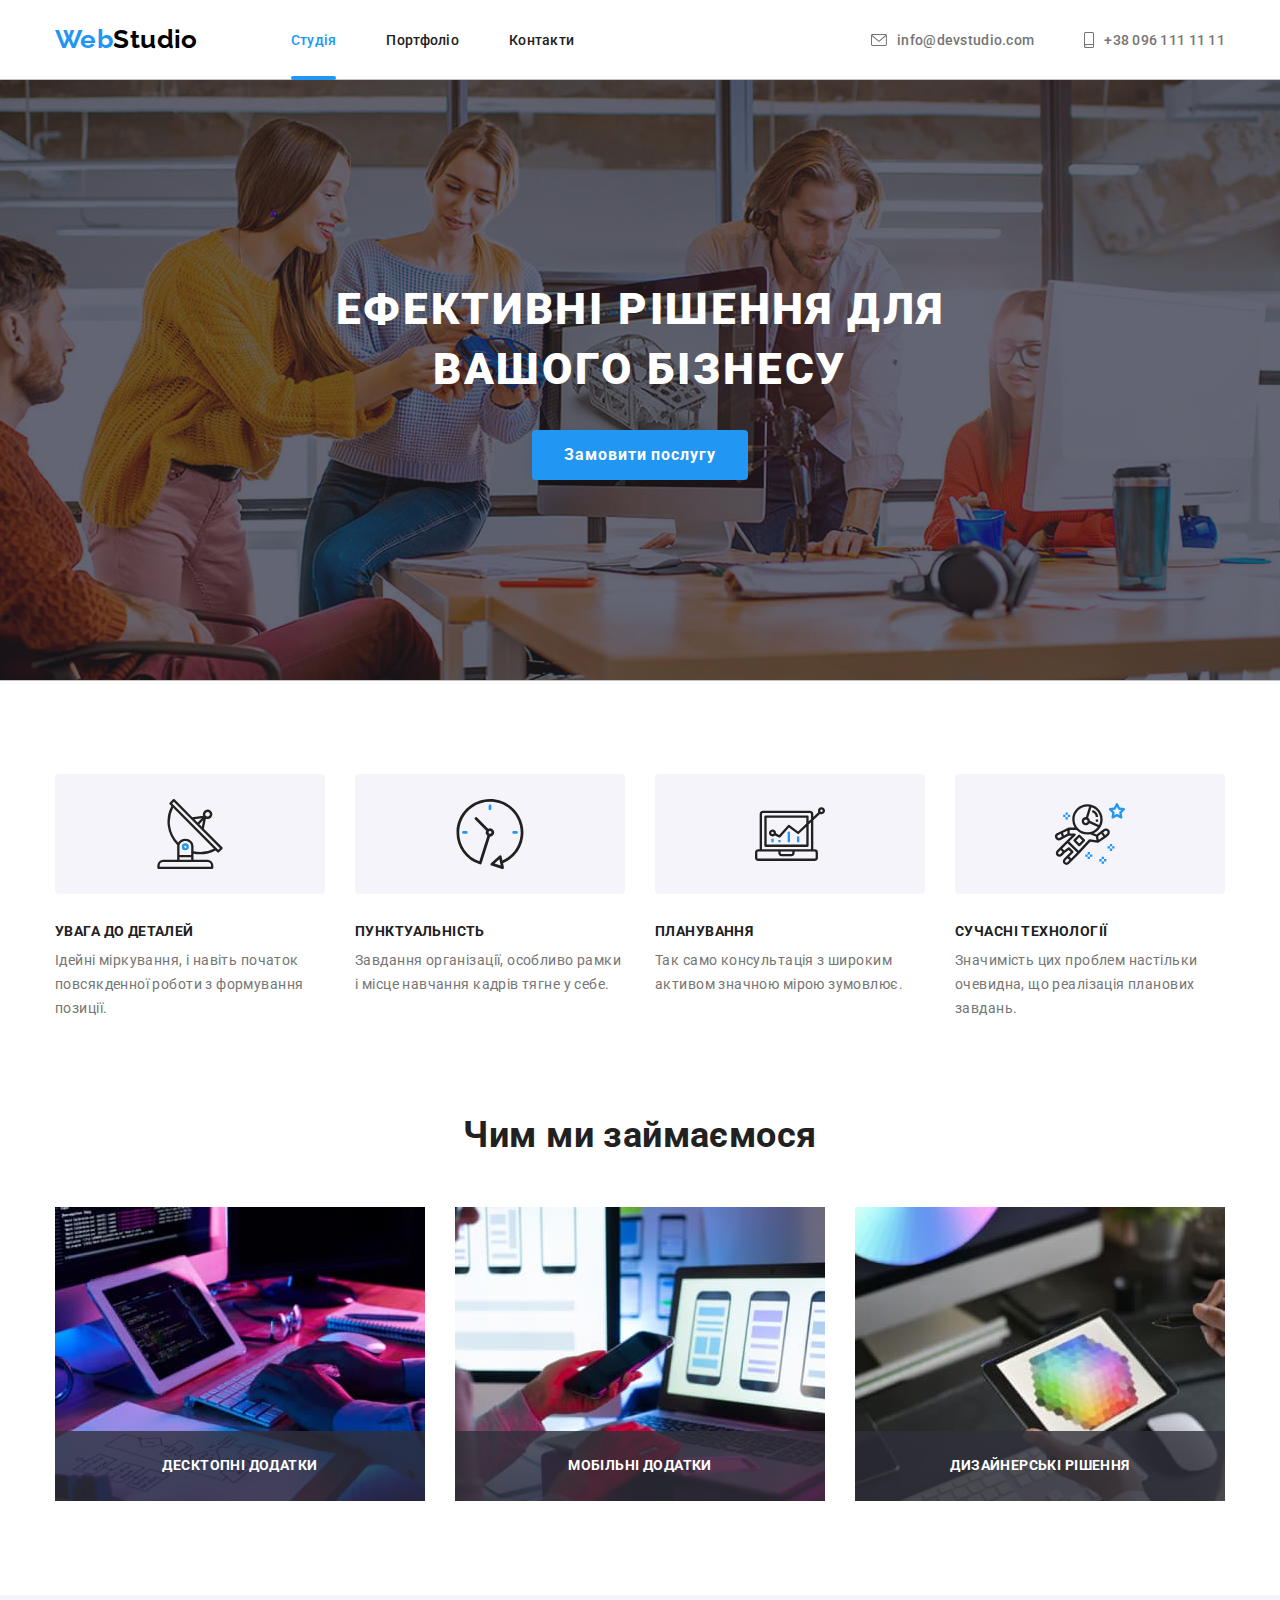
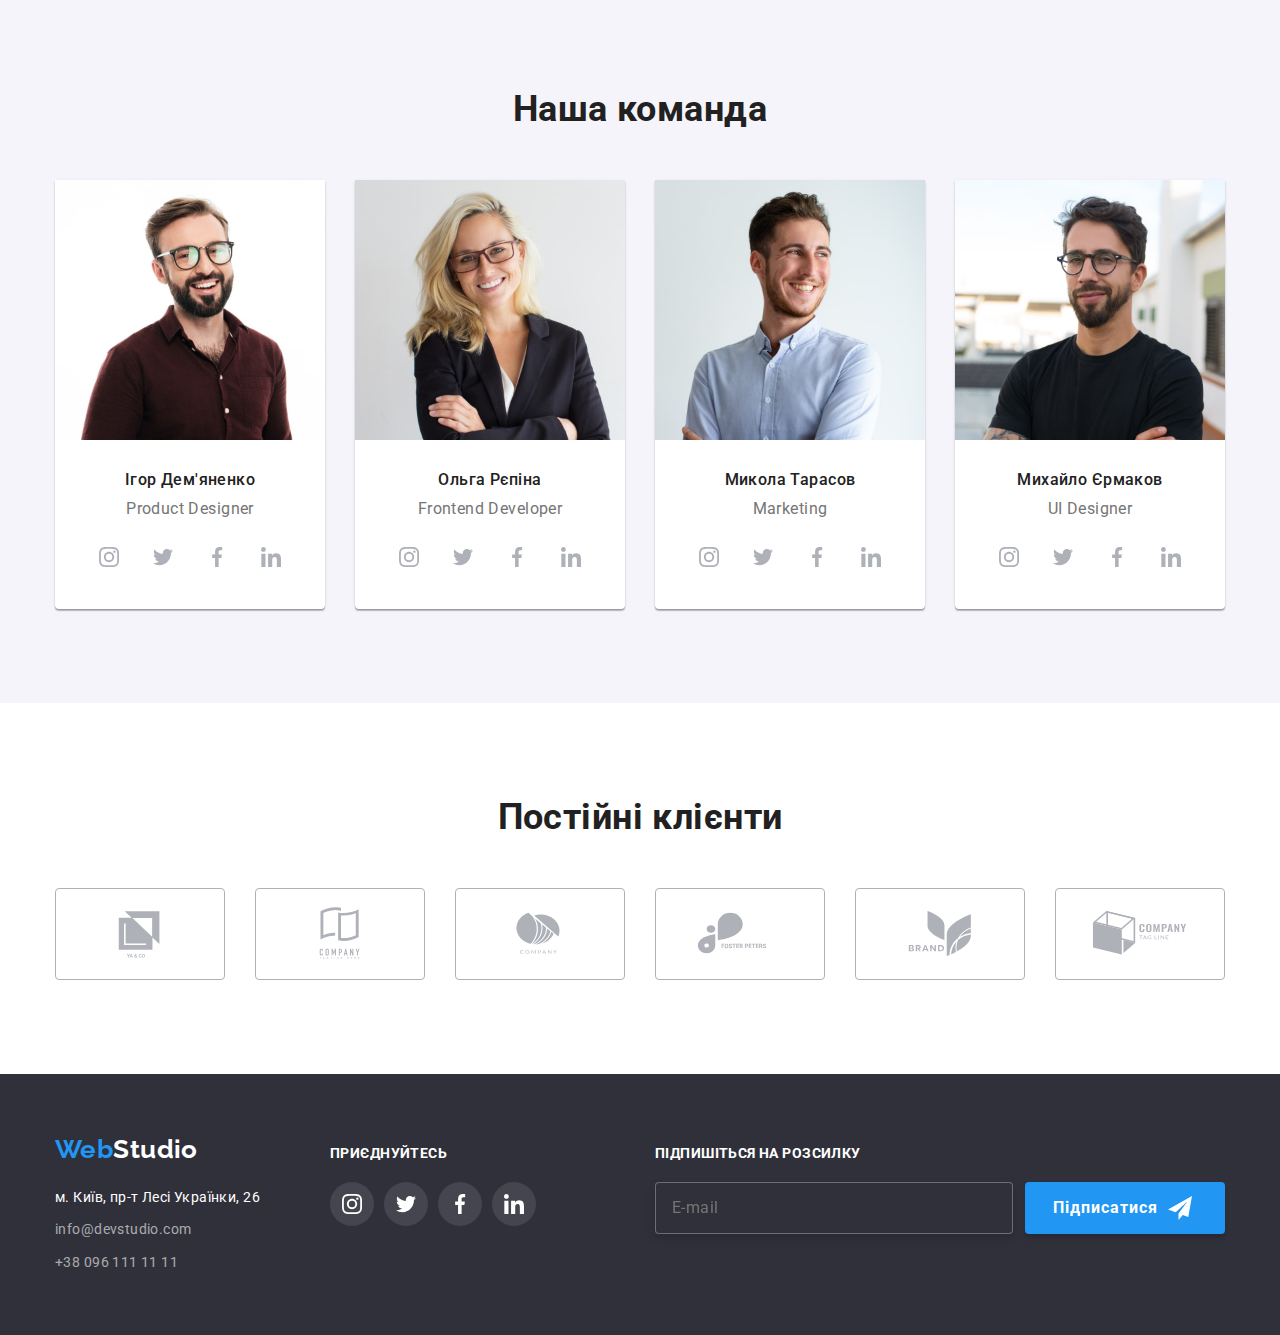
==== commit 027965f6: "Здано ДЗ 6" ====
--- a/index.html
+++ b/index.html
@@ -66,7 +66,58 @@
                 <use href="./images/symbol-defs.svg#icon-close-black-18dp"></use>
               </svg>
             </button>
-            <p></p>
+            <form class="modal-form">
+              <p class="form-title">Залиште свої дані, ми Вам передзвонимо</p>
+              <div class="form-field">
+                <label class="form-label" for="name">Ім'я</label>
+                <div class="input-svg">
+                  <input class="form-input text-name" type="text" name="name" id="name" />
+                  <svg class="name-svg" width="18px" height="18px">
+                    <use href="./images/symbol-defs.svg#icon-person-black"></use>
+                  </svg>
+                </div>
+
+                <label class="form-label" for="tel">Телефон</label>
+                <div class="input-svg">
+                  <input class="form-input" type="tel" name="tel" id="tel" />
+                  <svg class="name-svg" width="18px" height="18px">
+                    <use href="./images/symbol-defs.svg#icon-phone-black"></use>
+                  </svg>
+                </div>
+
+                <label class="form-label" for="mail">Ім'я</label>
+                <div class="input-svg">
+                  <input class="form-input" type="email" name="mail" id="mail" />
+                  <svg class="name-svg" width="18px" height="18px">
+                    <use href="./images/symbol-defs.svg#icon-email-black"></use>
+                  </svg>
+                </div>
+
+                <label class="form-label" for="comment">Коментар</label>
+                <textarea
+                  class="form-comment form-input"
+                  name="comment"
+                  id="comment"
+                  cols="30"
+                  rows="10"
+                  placeholder="Введіть текст"
+                ></textarea>
+              </div>
+
+              <div class="checkbox">
+                <label class="checkbox-label"
+                  ><input class="checkbox-input" type="checkbox" name="checkbox" /><span
+                    class="checkbox-svg-border"
+                    ><svg width="16px" height="15px">
+                      <use href="./images/symbol-defs.svg#icon-icon-check"></use></svg
+                  ></span>
+                  Погоджуюся з розсилкою та приймаю
+                  <a class="checkbox-label-link" href="#">Умови договору</a></label
+                >
+              </div>
+
+              <button class="button-modal" type="submit">Відправити</button>
+            </form>
           </div>
         </div>
       </section>
@@ -400,7 +451,7 @@
             <label class="footer-mail"
               ><input class="footer-input" type="email" name="mail" placeholder="E-mail"
             /></label>
-            <button type="button" class="button-mail">
+            <button type="submit" class="button-mail">
               Підписатися
               <svg class="footer-svg svg-btn" width="24" height="24">
                 <use href="./images/symbol-defs.svg#icon-send"></use>
--- a/css/styles.css
+++ b/css/styles.css
@@ -359,7 +359,8 @@
     color: var(--accent-color);}
 
 .social {
-    margin-right: 93px;}
+    margin-right: auto;}
+
 .sidebar {
     display: flex;
     flex-wrap: wrap;}
@@ -527,6 +528,7 @@
     padding: 15px 295px 15px 16px;}
 
 .button-mail {
+    cursor: pointer;
     font-family: 'Roboto';
     font-style: normal;
     font-weight: 700;
@@ -600,12 +602,40 @@
     top: 50%;
     left: 50%;
     transform: translate(-50%, -50%);
-    min-width: 528px;
-    min-height: 581px;
-    padding: 15px;
+    width: 528px;
+    height: 581px;
+    padding: 40px 0px;
     background-color: var(--primary-bg-color);
     box-shadow: 0px 1px 3px rgba(0, 0, 0, 0.12), 0px 1px 1px rgba(0, 0, 0, 0.14),
         0px 2px 1px rgba(0, 0, 0, 0.2);
+    border-radius: 4px;}
+
+.modal-form {
+    margin: 0;
+    padding: 0;}
+
+.button-modal {
+    font-family: 'Roboto';
+    font-style: normal;
+    font-weight: 700;
+    font-size: 16px;
+    line-height: 1.88;
+    padding: 10px 52px;
+    display: flex;
+    align-items: center;
+    text-align: center;
+    justify-content: center;
+    letter-spacing: 0.06em;
+    margin: 0 auto;
+    cursor: pointer;
+    color: var(--team-text--background);
+    background: var(--accent-color);
+    box-shadow: 0px 4px 4px rgba(0, 0, 0, 0.15);
+    border-radius: 4px;
+    border: none;}
+.button-modal:hover {
+    background: var(--buttun);
+    box-shadow: 0px 4px 4px rgba(0, 0, 0, 0.15);
     border-radius: 4px;}
 
 .backdrop {
@@ -633,9 +663,140 @@
     border-radius: 50%;
     align-items: center;
     justify-content: center;
+    cursor: pointer;
     color: var(--studio);
     background: var(--primary-bg-color);
-    border: 1px solid rgba(0, 0, 0, 0.1);}
+    border: 1px solid rgba(0, 0, 0, 0.1);
+    transition: border 250ms cubic-bezier(0.4, 0, 0.2, 1), color 250ms cubic-bezier(0.4, 0, 0.2, 1);
+        transition-property: border, color;
+        transition-duration: 250ms, 250ms;
+        transition-timing-function: cubic-bezier(0.4, 0, 0.2, 1), cubic-bezier(0.4, 0, 0.2, 1);
+        transition-delay: 0s, 0s;}
+.icon-close:hover,
+.icon-close:focus {
+    color: var(--accent-color);}
+
+.btn-close:hover,
+.btn-close:focus {
+    color: var(--accent-color);
+    border: 1px solid var(--accent-color);}
 
 .icon-close {
     fill: currentColor;}
+
+.form-title {
+    margin-bottom: 12px;
+    font-weight: 700;
+    font-size: 20px;
+    line-height: 1.15;
+    text-align: center;}
+
+.form-field .form-label {
+    font-size: 12px;
+    line-height: 1.17;
+    letter-spacing: 0.01em;
+    color: var(--title-text-color);
+    margin-bottom: 4px;}
+
+.form-field {
+    display: flex;
+    flex-direction: column;
+    width: 100%;
+    padding: 0 40px;
+    margin-bottom: 20px;}
+
+.form-input {
+    font-family: Roboto, sans-serif;
+    font-size: 16px;
+    letter-spacing: 0.03em;
+    color: var(--primari-text-color);
+    width: 100%;
+    padding: 12px 0;
+    padding-left: 42px;
+    border: 1px solid rgba(33, 33, 33, 0.2);
+    border-radius: 4px;
+    outline: none;
+    transition: border 250ms cubic-bezier(0.4, 0, 0.2, 1),
+    border-radius 250ms cubic-bezier(0.4, 0, 0.2, 1), color 250ms cubic-bezier(0.4, 0, 0.2, 1);}
+
+.input-svg {
+    position: relative;
+    height: 40px;
+    margin-bottom: 10px;}
+
+.form-input:hover,
+.form-input:focus {
+    border: 1px solid var(--accent-color);
+    border-radius: 4px;
+    color: var(--primari-text-color);}
+
+.form-input:hover~.name-svg,
+.form-input:focus~.name-svg {
+    color: var(--accent-color);
+}
+
+.name-svg {
+    position: absolute;
+    fill: currentColor;
+    top: 50%;
+    left: 12px;
+    transform: translateY(-50%);
+    transition: color 250ms cubic-bezier(0.4, 0, 0.2, 1);}
+
+.form-comment {
+    resize: none;
+    width: 448px;
+    height: 120px;
+    font-family: 'Roboto';
+    font-style: normal;
+    font-weight: 400;
+    font-size: 12px;
+    line-height: 1.17;
+    letter-spacing: 0.01em;
+    padding: 12px 16px;
+    color: rgba(117, 117, 117, 0.5);
+    border: 1px solid rgba(33, 33, 33, 0.2);
+    border-radius: 4px;}
+
+.checkbox {
+    display: flex;
+    align-items: center;
+    justify-content: center;
+    margin-bottom: 30px;}
+
+.checkbox-svg-border {
+    display: flex;
+    align-items: center;
+    justify-content: center;
+    width: 16px;
+    height: 15px;
+    border: 2px solid var(--primari-text-color);
+    margin-right: 7px;
+    border-radius: 2px;}
+
+.checkbox-input:checked+ .checkbox-svg-border {
+    background: var(--accent-color);
+    border: none;}
+
+.checkbox-input {
+    position: absolute;
+    width: 1px;
+    height: 1px;
+    margin: -1px;
+    border: 0;
+    padding: 0;
+    white-space: nowrap;
+    clip-path: inset(100%);
+    clip: rect(0 0 0 0);
+    overflow: hidden;}
+
+.checkbox-label {
+    display: flex;
+    line-height: 1.7;
+    align-items: center;
+    color: var(--title-text-color);}
+
+.checkbox-label-link {
+    text-decoration-line: underline;
+    color: var(--accent-color);
+    margin-left: 5px;}
